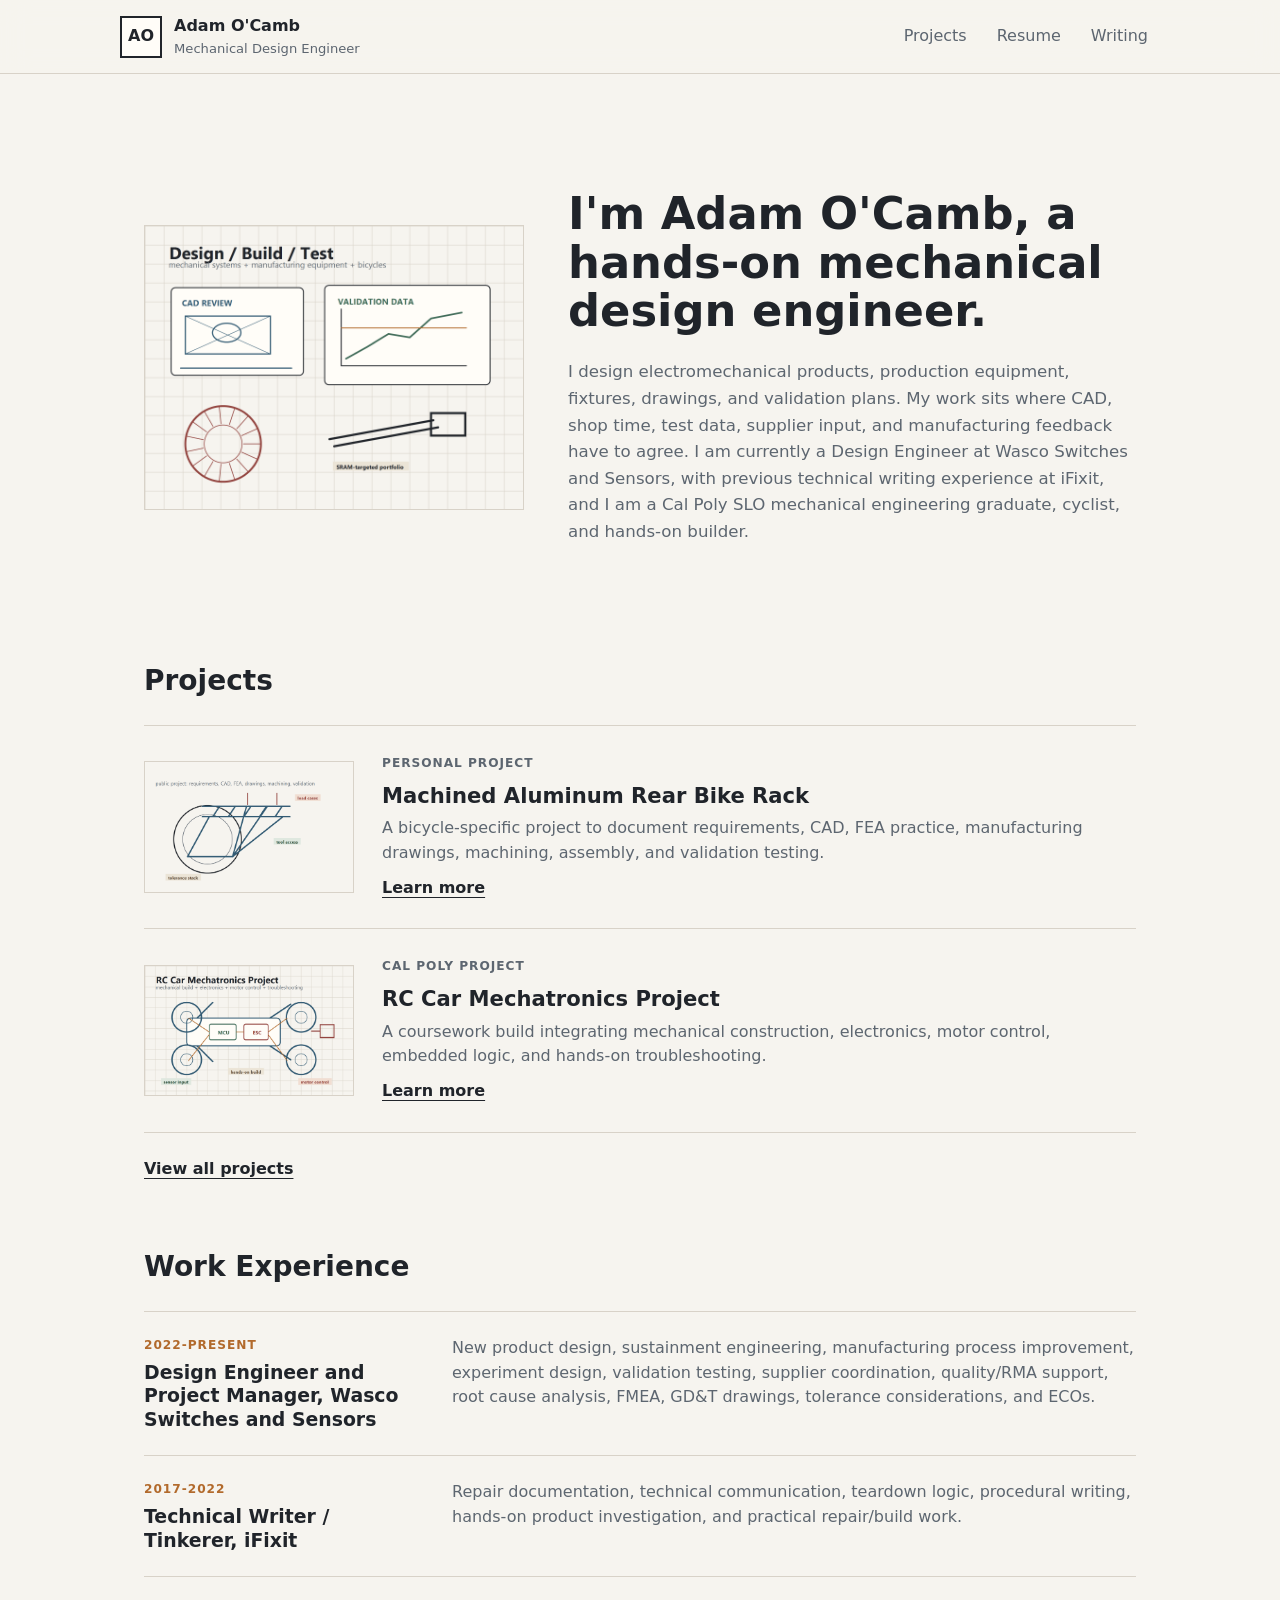
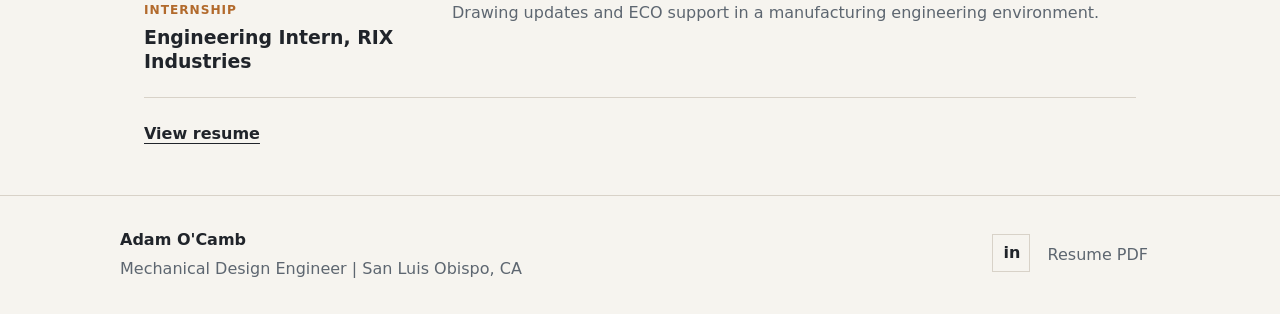
==== index.html @ 2bc60128 "Add RC car mechatronics project" ====
<!doctype html>
<html lang="en">
  <head>
    <meta charset="utf-8">
    <meta name="viewport" content="width=device-width, initial-scale=1">
    <meta name="description" content="Adam O'Camb's engineering portfolio, focused on product development, manufacturing, validation, and engineering projects.">
    <title>Adam O'Camb | Mechanical Design Engineer</title>
    <link rel="stylesheet" href="assets/site.css">
  </head>
  <body>
    <header class="site-header">
      <a class="brand" href="index.html" aria-label="Adam O'Camb Portfolio Home">
        <span class="brand-mark">AO</span>
        <span>
          <strong>Adam O'Camb</strong>
          <small>Mechanical Design Engineer</small>
        </span>
      </a>
      <nav class="site-nav" aria-label="Primary navigation">
        <a href="projects.html">Projects</a>
        <a href="resume.html">Resume</a>
        <a href="writing.html">Writing</a>
      </nav>
    </header>

    <main>
      <section class="home-intro">
        <figure class="profile-visual">
          <img src="assets/img/hero-workbench.png" alt="Adam O'Camb">
          <!-- <figcaption>Design, build, test, troubleshoot, document, manufacture.</figcaption> -->
        </figure>
        <div class="intro-copy">
          <h1>I'm Adam O'Camb, a hands-on mechanical design engineer.</h1>
          <p class="intro-summary">I design electromechanical products, production equipment, fixtures, drawings, and validation plans. My work sits where CAD, shop time, test data, supplier input, and manufacturing feedback have to agree. I am currently a Design Engineer at Wasco Switches and Sensors, with previous technical writing experience at iFixit, and I am a Cal Poly SLO mechanical engineering graduate, cyclist, and hands-on builder.</p>
        </div>
      </section>

      <section class="compact-section">
        <div class="section-heading">
          <!-- <p class="eyebrow">Selected projects</p> -->
          <h2>Projects</h2>
        </div>
        <div class="project-list">
          <article class="project-row">
            <img src="assets/img/bike-rack.png" alt="CAD-style concept image of an aluminum rear bicycle rack">
            <div>
              <p class="project-meta">Personal Project</p>
              <h3>Machined Aluminum Rear Bike Rack</h3>
              <p>A bicycle-specific project to document requirements, CAD, FEA practice, manufacturing drawings, machining, assembly, and validation testing.</p>
              <a class="text-link" href="projects/bike-rack.html">Learn more</a>
            </div>
          </article>
          <article class="project-row">
            <img src="assets/img/rc-car.png" alt="RC car mechatronics project diagram">
            <div>
              <p class="project-meta">Cal Poly Project</p>
              <h3>RC Car Mechatronics Project</h3>
              <p>A coursework build integrating mechanical construction, electronics, motor control, embedded logic, and hands-on troubleshooting.</p>
              <a class="text-link" href="projects/rc-car.html">Learn more</a>
            </div>
          </article>
        </div>
        <a class="section-link" href="projects.html">View all projects</a>
      </section>

      <section class="compact-section work-experience">
        <div class="section-heading">
          <h2>Work Experience</h2>
        </div>
        <div class="experience-list">
          <article class="experience-row">
            <div>
              <p class="project-meta">2022-present</p>
              <h3>Design Engineer and Project Manager, Wasco Switches and Sensors</h3>
            </div>
            <p>New product design, sustainment engineering, manufacturing process improvement, experiment design, validation testing, supplier coordination, quality/RMA support, root cause analysis, FMEA, GD&amp;T drawings, tolerance considerations, and ECOs.</p>
          </article>
          <article class="experience-row">
            <div>
              <p class="project-meta">2017-2022</p>
              <h3>Technical Writer / Tinkerer, iFixit</h3>
            </div>
            <p>Repair documentation, technical communication, teardown logic, procedural writing, hands-on product investigation, and practical repair/build work.</p>
          </article>
          <article class="experience-row">
            <div>
              <p class="project-meta">Internship</p>
              <h3>Engineering Intern, RIX Industries</h3>
            </div>
            <p>Drawing updates and ECO support in a manufacturing engineering environment.</p>
          </article>
        </div>
        <a class="section-link" href="resume.html">View resume</a>
      </section>
    </main>

    <footer class="site-footer">
      <div>
        <strong>Adam O'Camb</strong>
        <p>Mechanical Design Engineer | San Luis Obispo, CA</p>
      </div>
      <div class="footer-links">
        <a class="linkedin-icon" href="#" data-placeholder-link aria-label="LinkedIn"><span aria-hidden="true">in</span></a>
        <a href="#" data-placeholder-link>Resume PDF</a>
      </div>
    </footer>

    <script src="assets/site.js"></script>
  </body>
</html>
---- assets/site.css ----
:root {
  --bg: #f6f4ef;
  --paper: #fffdf8;
  --ink: #20242a;
  --muted: #5d6670;
  --line: #d8d2c8;
  --steel: #315a73;
  --green: #3f6b58;
  --ochre: #b26a2c;
  --red: #93443f;
  --shadow: 0 18px 45px rgba(31, 34, 38, 0.1);
  --max: 1040px;
}

* {
  box-sizing: border-box;
}

html {
  scroll-behavior: smooth;
}

body {
  margin: 0;
  background: var(--bg);
  color: var(--ink);
  font-family: Inter, ui-sans-serif, system-ui, -apple-system, BlinkMacSystemFont, "Segoe UI", sans-serif;
  font-size: 16px;
  line-height: 1.55;
}

img {
  display: block;
  max-width: 100%;
}

a {
  color: inherit;
}

.site-header {
  position: sticky;
  top: 0;
  z-index: 10;
  display: flex;
  align-items: center;
  justify-content: space-between;
  gap: 24px;
  padding: 14px max(24px, calc((100vw - var(--max)) / 2));
  background: rgba(246, 244, 239, 0.94);
  border-bottom: 1px solid var(--line);
  backdrop-filter: blur(14px);
}

.brand {
  display: inline-flex;
  align-items: center;
  gap: 12px;
  min-width: 235px;
  text-decoration: none;
}

.brand-mark {
  display: grid;
  width: 42px;
  height: 42px;
  place-items: center;
  border: 2px solid var(--ink);
  background: var(--paper);
  font-weight: 800;
}

.brand strong,
.brand small {
  display: block;
}

.brand small {
  color: var(--muted);
  font-size: 0.82rem;
}

.site-nav {
  display: flex;
  flex-wrap: wrap;
  justify-content: flex-end;
  gap: 6px;
}

.site-nav a,
.footer-links a,
.site-footer > a {
  border: 1px solid transparent;
  padding: 8px 11px;
  color: var(--muted);
  text-decoration: none;
}

.site-nav a:hover,
.site-nav a[aria-current="page"],
.footer-links a:hover,
.site-footer > a:hover {
  border-color: var(--line);
  background: var(--paper);
  color: var(--ink);
}

.home-intro {
  display: grid;
  grid-template-columns: minmax(280px, 380px) minmax(0, 1fr);
  gap: 44px;
  align-items: center;
  max-width: var(--max);
  margin: 0 auto;
  padding: 116px 24px 70px;
}

.intro-copy {
  max-width: 690px;
}

.intro-copy h1 {
  max-width: 720px;
  margin: 0;
  font-size: 2.8rem;
  line-height: 1.08;
  letter-spacing: 0;
}

.intro-summary {
  max-width: 670px;
  margin-top: 24px;
  margin-bottom: 0;
  color: var(--muted);
  font-size: 1.04rem;
  line-height: 1.6;
}

.intro-links {
  display: flex;
  flex-wrap: wrap;
  gap: 12px;
  margin-top: 28px;
}

.intro-links a,
.section-link,
.text-link {
  color: var(--ink);
  font-weight: 800;
  text-decoration-thickness: 1px;
  text-underline-offset: 4px;
}

.intro-links a {
  border-bottom: 2px solid var(--ink);
  padding-bottom: 3px;
  text-decoration: none;
}

.profile-visual {
  width: min(100%, 380px);
  justify-self: center;
  margin: 0;
}

.profile-visual img {
  width: 100%;
  aspect-ratio: 4 / 3;
  border: 1px solid var(--line);
  background: var(--paper);
  object-fit: cover;
}

.hero {
  display: grid;
  grid-template-columns: minmax(0, 1fr) minmax(360px, 0.88fr);
  gap: 44px;
  align-items: center;
  max-width: var(--max);
  min-height: calc(100vh - 72px);
  margin: 0 auto;
  padding: 64px 24px 52px;
}

.hero-copy h1,
.page-title h1,
.case-hero h1 {
  max-width: 840px;
  margin: 0;
  font-size: 3.05rem;
  line-height: 1.05;
  letter-spacing: 0;
}

.lede {
  max-width: 760px;
  color: #3d454e;
  font-size: 1.15rem;
}

.page-title h1 + .lede {
  margin-top: 24px;
}

.eyebrow {
  margin: 0 0 10px;
  color: var(--ochre);
  font-size: 0.78rem;
  font-weight: 800;
  letter-spacing: 0.08em;
  text-transform: uppercase;
}

.button-row {
  display: flex;
  flex-wrap: wrap;
  gap: 12px;
  margin-top: 28px;
}

.button {
  display: inline-flex;
  align-items: center;
  justify-content: center;
  min-height: 44px;
  padding: 10px 16px;
  border: 1px solid var(--ink);
  background: var(--paper);
  color: var(--ink);
  font-weight: 700;
  text-decoration: none;
}

.button.primary {
  background: var(--ink);
  color: var(--paper);
}

.hero-media {
  margin: 0;
}

.hero-media img,
.case-hero img,
.project-card img,
.wide-card img,
.gallery-item img {
  border: 1px solid var(--line);
  background: var(--paper);
  object-fit: cover;
}

.hero-media img {
  width: 100%;
  aspect-ratio: 4 / 3;
  box-shadow: var(--shadow);
}

figcaption {
  margin-top: 10px;
  color: var(--muted);
  font-size: 0.9rem;
}

.section,
.page-title,
.case-hero {
  max-width: var(--max);
  margin: 0 auto;
  padding: 72px 24px;
}

.band {
  max-width: none;
  padding-right: max(24px, calc((100vw - var(--max)) / 2));
  padding-left: max(24px, calc((100vw - var(--max)) / 2));
  border-top: 1px solid var(--line);
  border-bottom: 1px solid var(--line);
  background: #ece8df;
}

.section-heading {
  max-width: 760px;
  margin-bottom: 28px;
}

.compact-section {
  max-width: var(--max);
  margin: 0 auto;
  padding: 48px 24px;
}

.compact-title {
  padding-top: 92px;
  padding-bottom: 36px;
}

h2 {
  margin: 0 0 14px;
  font-size: 1.75rem;
  line-height: 1.18;
  letter-spacing: 0;
}

h3 {
  margin: 0 0 8px;
  font-size: 1.05rem;
  line-height: 1.25;
}

p {
  margin: 0 0 16px;
}

.evidence-grid,
.process-grid,
.project-grid,
.gallery-grid,
.two-card-grid {
  display: grid;
  gap: 18px;
}

.evidence-grid {
  grid-template-columns: repeat(4, minmax(0, 1fr));
}

.evidence-grid article,
.process-grid article,
.facts,
.checklist,
.gallery-item,
.timeline article {
  border: 1px solid var(--line);
  background: var(--paper);
  padding: 22px;
}

.evidence-grid article:nth-child(1) {
  border-top: 5px solid var(--steel);
}

.evidence-grid article:nth-child(2) {
  border-top: 5px solid var(--green);
}

.evidence-grid article:nth-child(3) {
  border-top: 5px solid var(--ochre);
}

.evidence-grid article:nth-child(4) {
  border-top: 5px solid var(--red);
}

.project-grid {
  grid-template-columns: repeat(4, minmax(0, 1fr));
}

.project-list {
  display: grid;
  gap: 0;
  border-top: 1px solid var(--line);
}

.project-row {
  display: grid;
  grid-template-columns: 210px minmax(0, 1fr);
  gap: 28px;
  align-items: center;
  padding: 28px 0;
  border-bottom: 1px solid var(--line);
}

.project-row img {
  width: 100%;
  aspect-ratio: 16 / 10;
  border: 1px solid var(--line);
  background: var(--paper);
  object-fit: cover;
}

.project-row h2,
.project-row h3 {
  margin: 0 0 7px;
  font-size: 1.32rem;
}

.project-row p {
  max-width: 720px;
  margin-bottom: 10px;
  color: var(--muted);
}

.work-experience {
  padding-top: 20px;
}

.experience-list {
  border-top: 1px solid var(--line);
}

.experience-row {
  display: grid;
  grid-template-columns: 280px minmax(0, 1fr);
  gap: 28px;
  padding: 24px 0;
  border-bottom: 1px solid var(--line);
}

.experience-row h3 {
  margin: 0;
  font-size: 1.18rem;
}

.experience-row p:last-child {
  max-width: 720px;
  margin-bottom: 0;
  color: var(--muted);
}

.project-meta {
  margin: 0 0 6px;
  color: var(--ochre);
  font-size: 0.76rem;
  font-weight: 800;
  letter-spacing: 0.08em;
  text-transform: uppercase;
}

.section-link {
  display: inline-block;
  margin-top: 24px;
}

.project-card a,
.wide-card {
  display: block;
  height: 100%;
  border: 1px solid var(--line);
  background: var(--paper);
  color: inherit;
  text-decoration: none;
  transition: transform 160ms ease, box-shadow 160ms ease;
}

.project-card a:hover,
.wide-card:hover {
  transform: translateY(-3px);
  box-shadow: var(--shadow);
}

.project-card img {
  width: 100%;
  aspect-ratio: 16 / 10;
}

.project-card h3,
.project-card p,
.project-card .tag {
  margin-right: 18px;
  margin-left: 18px;
}

.project-card h3 {
  margin-top: 12px;
}

.project-card p {
  color: var(--muted);
}

.tag {
  display: inline-flex;
  align-items: center;
  min-height: 24px;
  margin-top: 16px;
  padding: 3px 8px;
  background: #ebe4d6;
  color: #5a4634;
  font-size: 0.76rem;
  font-weight: 800;
  text-transform: uppercase;
}

.tag.public {
  background: #dfe8df;
  color: #284b37;
}

.split {
  display: grid;
  grid-template-columns: minmax(0, 0.9fr) minmax(320px, 1fr);
  gap: 40px;
  align-items: start;
}

.plain-list {
  margin: 0;
  padding-left: 20px;
}

.plain-list li {
  margin-bottom: 10px;
}

.resume-grid {
  display: grid;
  grid-template-columns: minmax(0, 1.1fr) minmax(0, 0.9fr);
  gap: 48px;
  border-top: 1px solid var(--line);
}

.resume-grid article {
  min-width: 0;
}

.resume-grid h3 {
  margin-top: 28px;
}

.resume-grid h3:first-of-type {
  margin-top: 0;
}

.checklist ul,
.case-content ul {
  margin: 0;
  padding-left: 20px;
}

.checklist li,
.case-content li {
  margin-bottom: 10px;
}

.two-card-grid {
  grid-template-columns: repeat(2, minmax(0, 1fr));
}

.wide-card {
  display: grid;
  grid-template-columns: 190px minmax(0, 1fr);
  gap: 20px;
  align-items: center;
  padding: 16px;
}

.wide-card img {
  width: 100%;
  aspect-ratio: 4 / 3;
}

.site-footer {
  display: flex;
  align-items: center;
  justify-content: space-between;
  gap: 24px;
  padding: 32px max(24px, calc((100vw - var(--max)) / 2));
  border-top: 1px solid var(--line);
}

.site-footer p {
  margin: 4px 0 0;
  color: var(--muted);
}

.footer-links {
  display: flex;
  flex-wrap: wrap;
  justify-content: flex-end;
  gap: 6px;
}

.footer-links .linkedin-icon {
  display: inline-grid;
  width: 38px;
  min-width: 38px;
  height: 38px;
  place-items: center;
  border: 1px solid var(--line);
  color: var(--ink);
  font-weight: 900;
  line-height: 1;
}

.case-hero {
  display: grid;
  grid-template-columns: minmax(0, 1fr) minmax(340px, 0.78fr);
  gap: 42px;
  align-items: center;
  border-bottom: 1px solid var(--line);
}

.case-hero img {
  width: 100%;
  aspect-ratio: 16 / 11;
  box-shadow: var(--shadow);
}

.breadcrumb {
  display: inline-block;
  margin-bottom: 20px;
  color: var(--steel);
  font-weight: 800;
  text-decoration: none;
}

.case-layout {
  display: grid;
  grid-template-columns: 320px minmax(0, 1fr);
  gap: 44px;
  align-items: start;
}

.facts {
  position: sticky;
  top: 92px;
}

.facts h2 {
  font-size: 1.25rem;
}

dl {
  margin: 0;
}

dt {
  margin-top: 18px;
  color: var(--muted);
  font-size: 0.78rem;
  font-weight: 800;
  letter-spacing: 0.08em;
  text-transform: uppercase;
}

dd {
  margin: 4px 0 0;
}

.case-content {
  max-width: 760px;
}

.case-content h2 {
  margin-top: 32px;
}

.case-content h2:first-child {
  margin-top: 0;
}

.process-grid {
  grid-template-columns: repeat(2, minmax(0, 1fr));
  margin: 24px 0 8px;
}

.timeline {
  display: grid;
  gap: 14px;
  margin: 24px 0 8px;
}

.timeline article {
  display: grid;
  grid-template-columns: 54px minmax(0, 1fr);
  gap: 16px;
}

.timeline span {
  display: grid;
  width: 42px;
  height: 42px;
  place-items: center;
  background: var(--steel);
  color: #fff;
  font-weight: 800;
}

.timeline h3,
.timeline p {
  grid-column: 2;
}

.table-wrap {
  overflow-x: auto;
  border: 1px solid var(--line);
  background: var(--paper);
}

table {
  width: 100%;
  min-width: 650px;
  border-collapse: collapse;
}

th,
td {
  padding: 14px 16px;
  border-bottom: 1px solid var(--line);
  text-align: left;
  vertical-align: top;
}

th {
  background: #ebe8df;
  color: #3f454c;
  font-size: 0.84rem;
  text-transform: uppercase;
}

.gallery-grid {
  grid-template-columns: repeat(4, minmax(0, 1fr));
}

.gallery-item img {
  width: 100%;
  aspect-ratio: 4 / 3;
  margin-bottom: 16px;
}

.gallery-item span {
  display: block;
  margin-top: 14px;
  color: var(--steel);
  font-size: 0.9rem;
  font-weight: 800;
}

@media (max-width: 980px) {
  .home-intro,
  .resume-grid,
  .hero,
  .case-hero,
  .case-layout,
  .split {
    grid-template-columns: 1fr;
  }

  .home-intro {
    gap: 36px;
    padding-top: 72px;
  }

  .profile-visual {
    width: min(100%, 420px);
  }

  .hero {
    min-height: auto;
  }

  .evidence-grid,
  .project-grid,
  .gallery-grid {
    grid-template-columns: repeat(2, minmax(0, 1fr));
  }

  .facts {
    position: static;
  }
}

@media (max-width: 720px) {
  .site-header,
  .site-footer {
    align-items: flex-start;
    flex-direction: column;
  }

  .site-nav,
  .footer-links {
    justify-content: flex-start;
  }

  .home-intro {
    padding-top: 48px;
    padding-bottom: 36px;
  }

  .intro-copy h1 {
    font-size: 2.15rem;
    line-height: 1.08;
  }

  .hero,
  .section,
  .page-title,
  .case-hero {
    padding-top: 44px;
    padding-bottom: 44px;
  }

  .hero-copy h1,
  .page-title h1,
  .case-hero h1 {
    font-size: 2.18rem;
    line-height: 1.08;
  }

  .evidence-grid,
  .project-grid,
  .gallery-grid,
  .two-card-grid,
  .process-grid {
    grid-template-columns: 1fr;
  }

  .wide-card {
    grid-template-columns: 1fr;
  }

  .project-row {
    grid-template-columns: 1fr;
    gap: 16px;
  }

  .experience-row {
    grid-template-columns: 1fr;
    gap: 10px;
  }

  .project-row img {
    max-width: 360px;
  }
}

@media (max-width: 430px) {
  body {
    font-size: 15px;
  }

  .brand {
    min-width: 0;
  }

  .brand-mark {
    width: 38px;
    height: 38px;
  }

  .site-nav a,
  .footer-links a,
  .site-footer > a {
    padding: 7px 9px;
  }
}
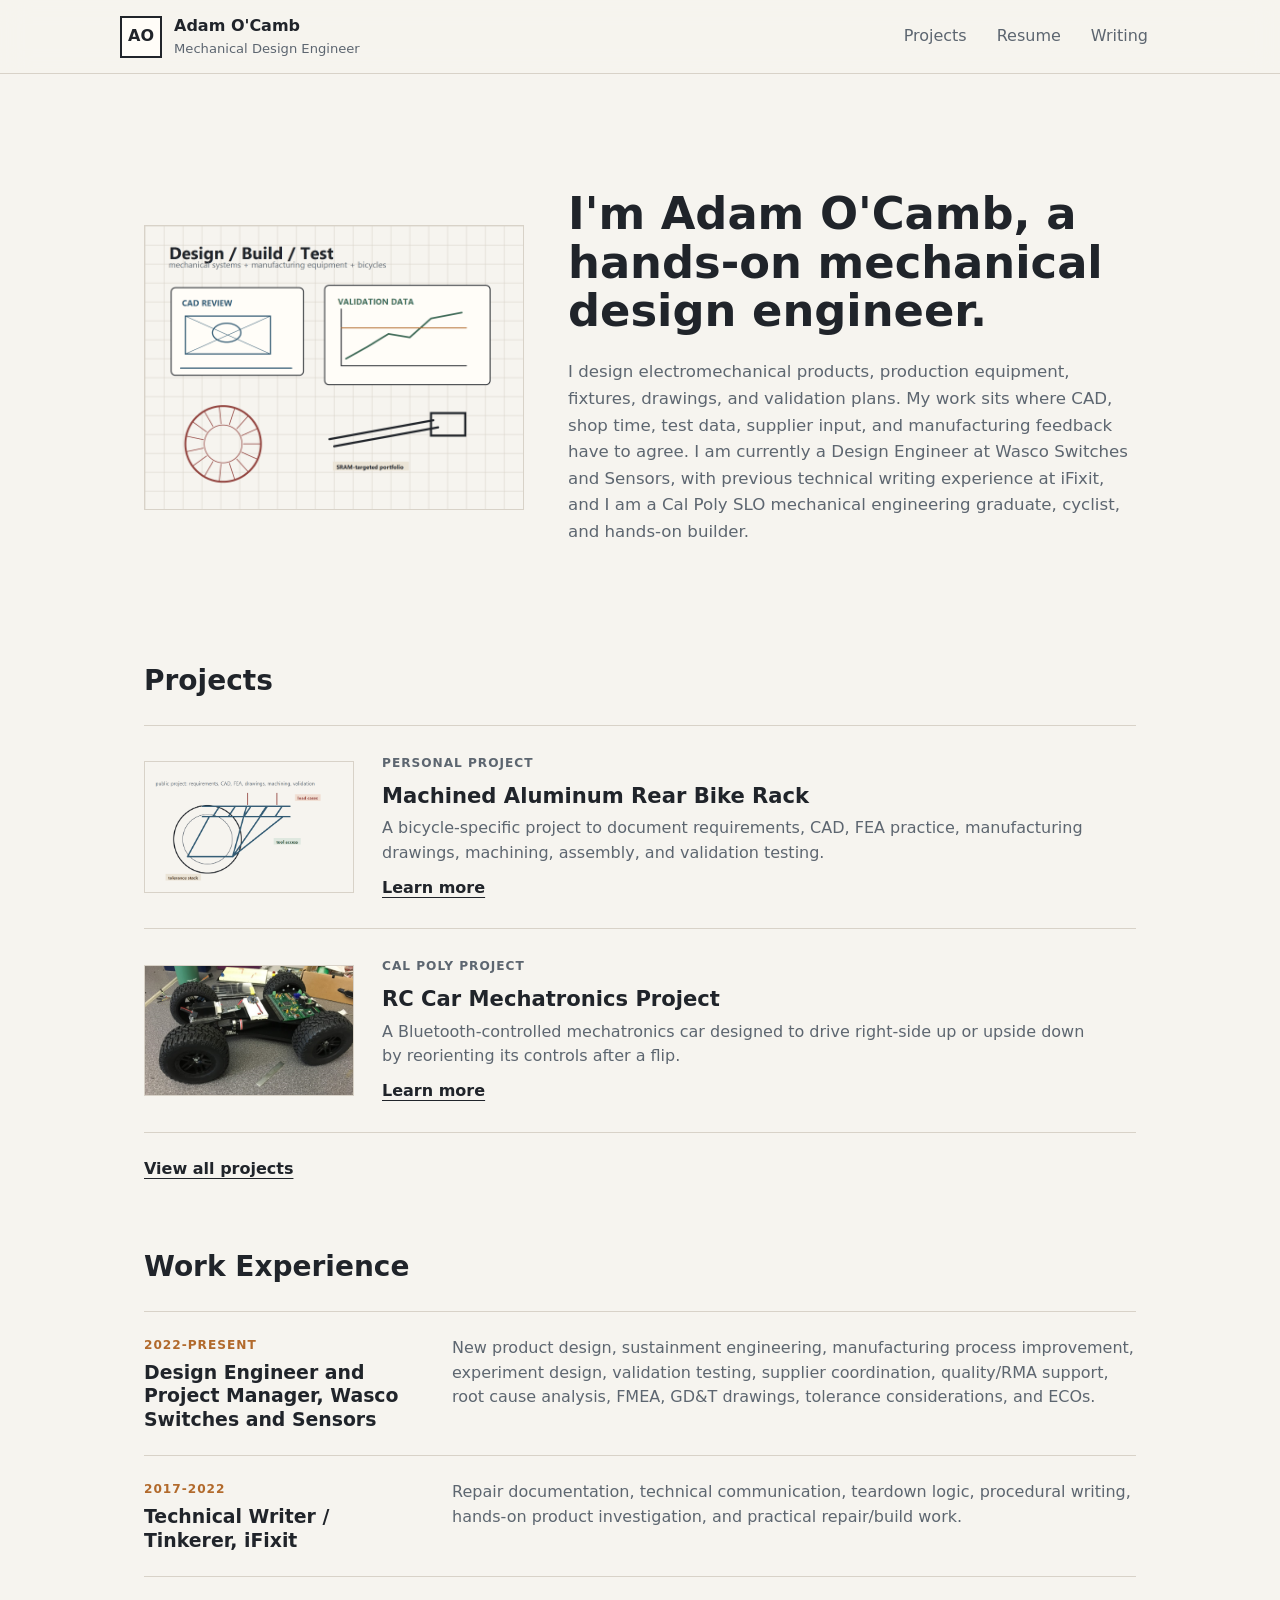
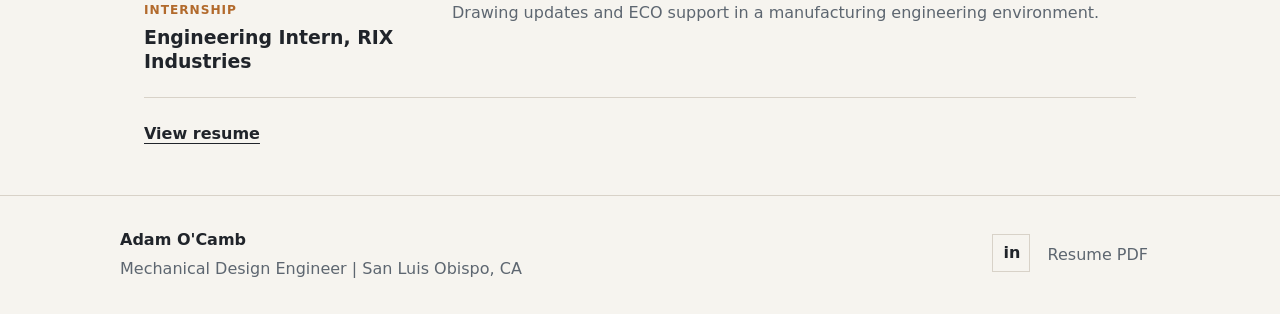
==== commit 76adff14: "update projects and formatting" ====
--- a/index.html
+++ b/index.html
@@ -51,11 +51,11 @@
             </div>
           </article>
           <article class="project-row">
-            <img src="assets/img/rc-car.png" alt="RC car mechatronics project diagram">
+            <img src="assets/img/rc-car-photo.jpg" alt="Bluetooth RC car mechatronics project">
             <div>
               <p class="project-meta">Cal Poly Project</p>
               <h3>RC Car Mechatronics Project</h3>
-              <p>A coursework build integrating mechanical construction, electronics, motor control, embedded logic, and hands-on troubleshooting.</p>
+              <p>A Bluetooth-controlled mechatronics car designed to drive right-side up or upside down by reorienting its controls after a flip.</p>
               <a class="text-link" href="projects/rc-car.html">Learn more</a>
             </div>
           </article>
@@ -100,8 +100,8 @@
         <p>Mechanical Design Engineer | San Luis Obispo, CA</p>
       </div>
       <div class="footer-links">
-        <a class="linkedin-icon" href="#" data-placeholder-link aria-label="LinkedIn"><span aria-hidden="true">in</span></a>
-        <a href="#" data-placeholder-link>Resume PDF</a>
+        <a class="linkedin-icon" href="https://www.linkedin.com/in/adamocamb" aria-label="LinkedIn"><span aria-hidden="true">in</span></a>
+        <a href="assets/OCamb_Resume.pdf">Resume PDF</a>
       </div>
     </footer>
 
--- a/assets/site.css
+++ b/assets/site.css
@@ -203,6 +203,10 @@
   margin-top: 24px;
 }
 
+.case-hero h1 + .lede {
+  margin-top: 24px;
+}
+
 .eyebrow {
   margin: 0 0 10px;
   color: var(--ochre);
@@ -428,6 +432,57 @@
   text-transform: uppercase;
 }
 
+.sample-list {
+  border-top: 1px solid var(--line);
+}
+
+.sample-row {
+  display: grid;
+  grid-template-columns: minmax(220px, 0.42fr) minmax(0, 1fr);
+  gap: 28px;
+  padding: 22px 0;
+  border-bottom: 1px solid var(--line);
+}
+
+.sample-row h3 {
+  margin: 0;
+  font-size: 1.05rem;
+}
+
+.sample-row h3 a {
+  color: var(--ink);
+  text-decoration-thickness: 1px;
+  text-underline-offset: 4px;
+}
+
+.sample-row p {
+  margin: 0;
+  color: var(--muted);
+}
+
+.media-grid {
+  display: grid;
+  grid-template-columns: repeat(2, minmax(0, 1fr));
+  gap: 18px;
+  margin-top: 20px;
+}
+
+.media-grid figure {
+  margin: 0;
+}
+
+.media-grid img {
+  width: 100%;
+  aspect-ratio: 16 / 10;
+  border: 1px solid var(--line);
+  background: var(--paper);
+  object-fit: cover;
+}
+
+.media-grid figure:first-child {
+  grid-column: 1 / -1;
+}
+
 .section-link {
   display: inline-block;
   margin-top: 24px;
@@ -598,6 +653,15 @@
   box-shadow: var(--shadow);
 }
 
+.case-hero img.photo-contain,
+.media-grid img.photo-contain {
+  object-fit: contain;
+}
+
+.solar-media figure:first-child {
+  grid-column: 1 / -1;
+}
+
 .breadcrumb {
   display: inline-block;
   margin-bottom: 20px;
@@ -821,6 +885,19 @@
     gap: 10px;
   }
 
+  .sample-row {
+    grid-template-columns: 1fr;
+    gap: 8px;
+  }
+
+  .media-grid {
+    grid-template-columns: 1fr;
+  }
+
+  .media-grid figure:first-child {
+    grid-column: auto;
+  }
+
   .project-row img {
     max-width: 360px;
   }
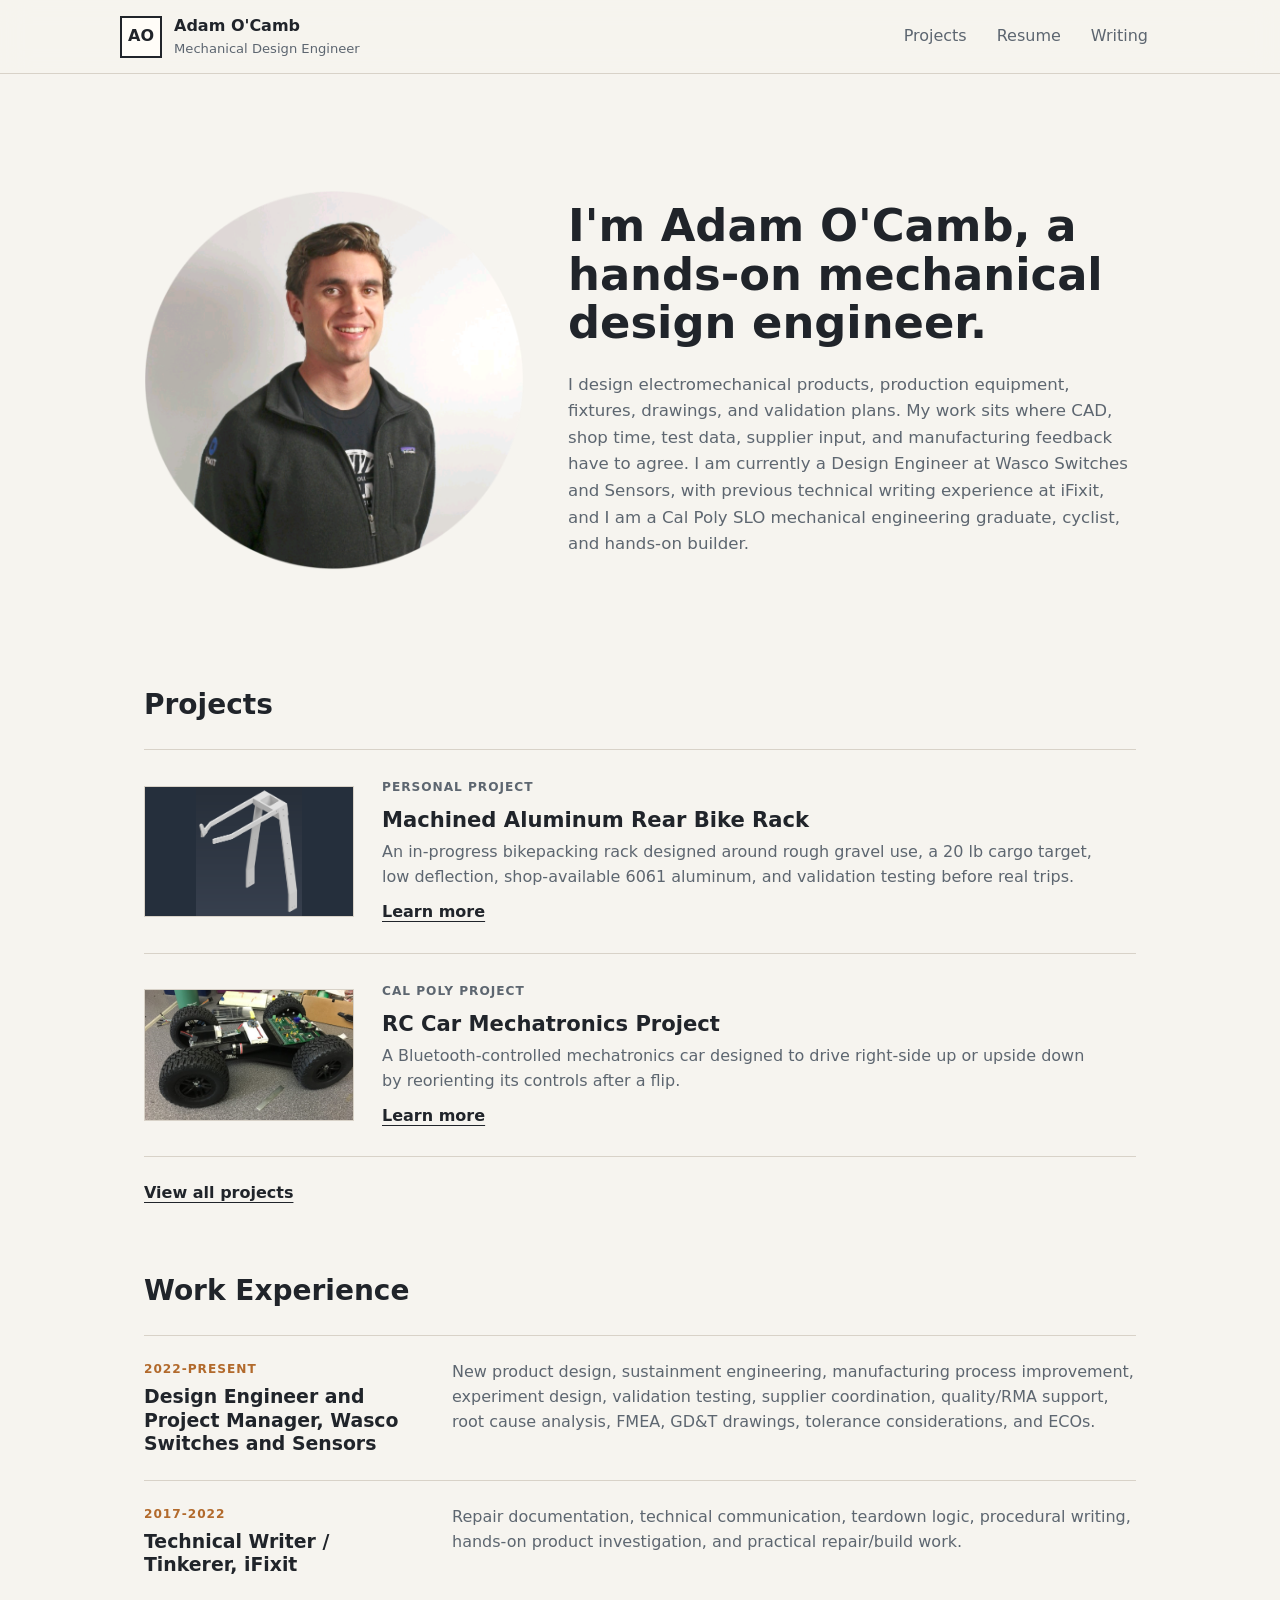
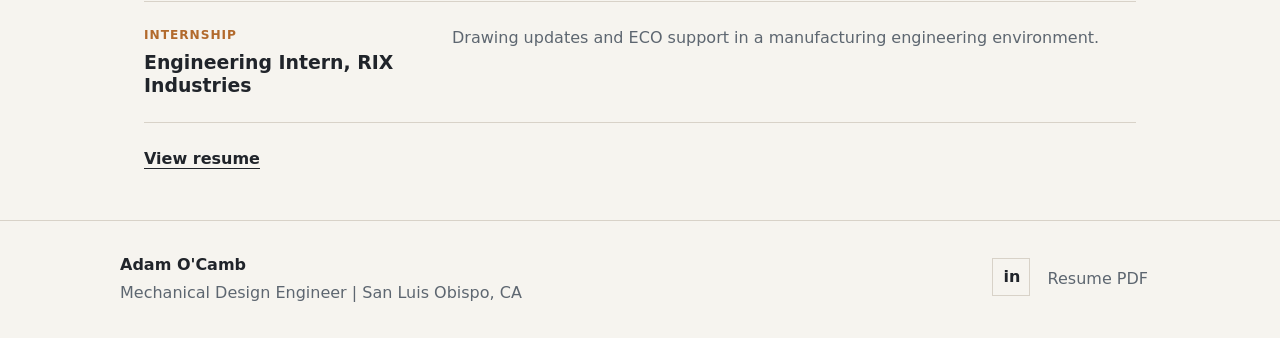
==== commit 9978d18d: "Update portfolio project content and imagery" ====
--- a/index.html
+++ b/index.html
@@ -26,7 +26,7 @@
     <main>
       <section class="home-intro">
         <figure class="profile-visual">
-          <img src="assets/img/hero-workbench.png" alt="Adam O'Camb">
+          <img class="profile-photo" src="assets/img/adam-hero-photo.png" alt="Adam O'Camb">
           <!-- <figcaption>Design, build, test, troubleshoot, document, manufacture.</figcaption> -->
         </figure>
         <div class="intro-copy">
@@ -42,11 +42,11 @@
         </div>
         <div class="project-list">
           <article class="project-row">
-            <img src="assets/img/bike-rack.png" alt="CAD-style concept image of an aluminum rear bicycle rack">
+            <img class="rack-render" src="assets/img/bike-rack.png" alt="CAD render of an aluminum rear bicycle rack">
             <div>
               <p class="project-meta">Personal Project</p>
               <h3>Machined Aluminum Rear Bike Rack</h3>
-              <p>A bicycle-specific project to document requirements, CAD, FEA practice, manufacturing drawings, machining, assembly, and validation testing.</p>
+              <p>An in-progress bikepacking rack designed around rough gravel use, a 20 lb cargo target, low deflection, shop-available 6061 aluminum, and validation testing before real trips.</p>
               <a class="text-link" href="projects/bike-rack.html">Learn more</a>
             </div>
           </article>
--- a/assets/site.css
+++ b/assets/site.css
@@ -172,6 +172,13 @@
   object-fit: cover;
 }
 
+.profile-visual img.profile-photo {
+  aspect-ratio: 1 / 1;
+  border: 0;
+  background: transparent;
+  object-fit: contain;
+}
+
 .hero {
   display: grid;
   grid-template-columns: minmax(0, 1fr) minmax(360px, 0.88fr);
@@ -658,6 +665,12 @@
   object-fit: contain;
 }
 
+.case-hero img.rack-render,
+.project-row img.rack-render {
+  background: #252f3c;
+  object-fit: contain;
+}
+
 .solar-media figure:first-child {
   grid-column: 1 / -1;
 }
@@ -705,6 +718,7 @@
 
 .case-content {
   max-width: 760px;
+  min-width: 0;
 }
 
 .case-content h2 {
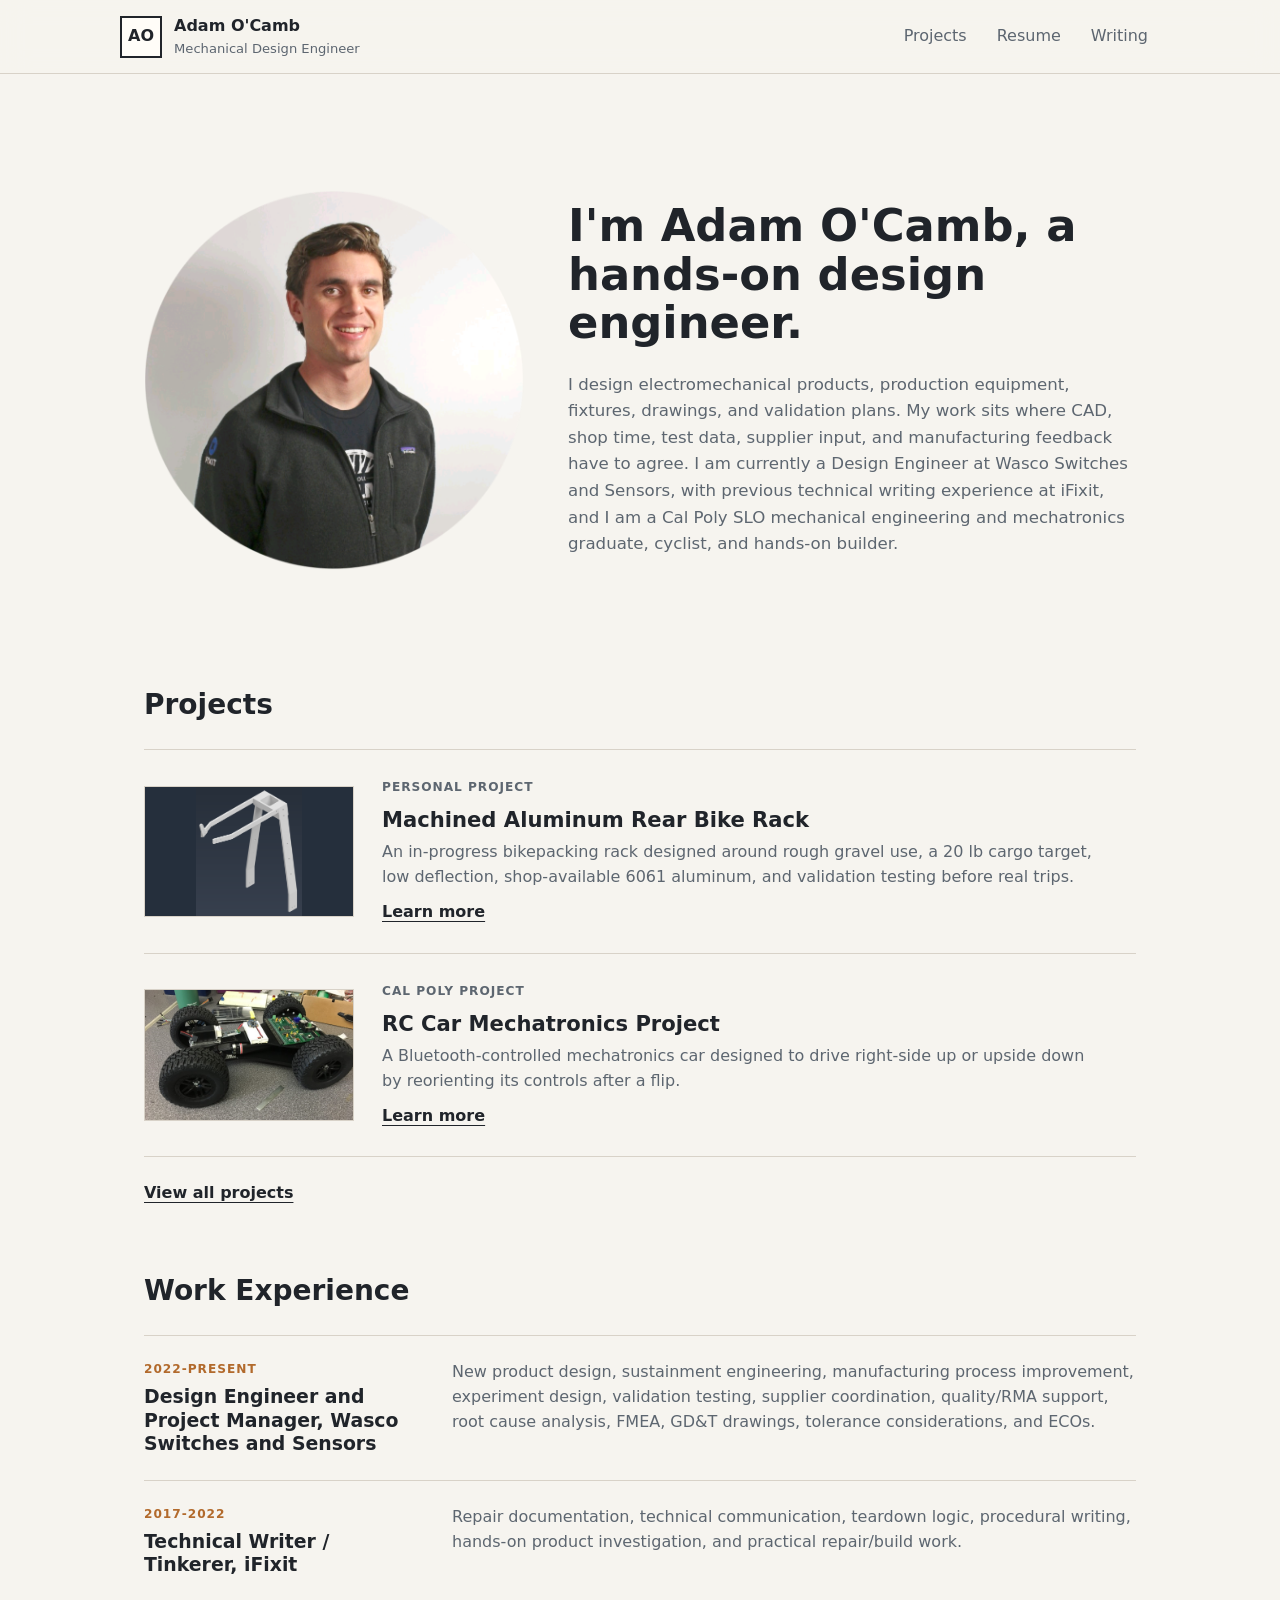
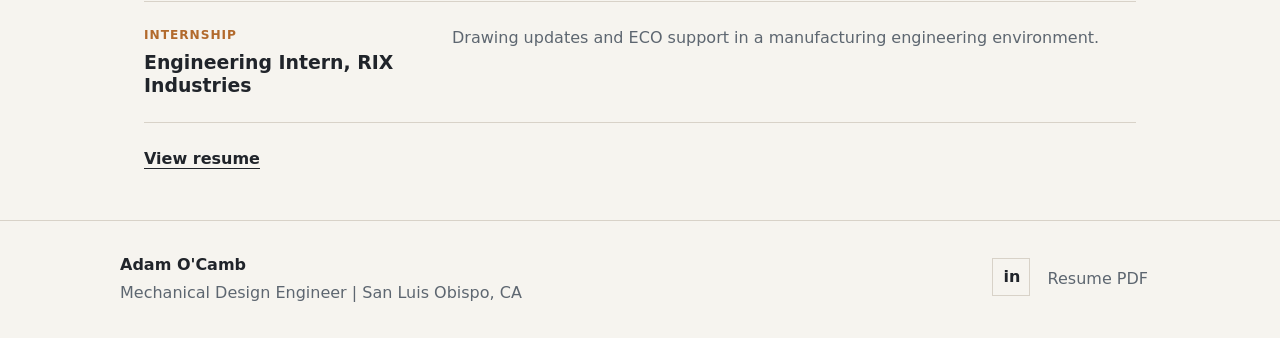
==== commit 84cdaa63: "Revise introduction text in index.html Updated the introduction to reflect a broader engineering bac" ====
--- a/index.html
+++ b/index.html
@@ -30,8 +30,8 @@
           <!-- <figcaption>Design, build, test, troubleshoot, document, manufacture.</figcaption> -->
         </figure>
         <div class="intro-copy">
-          <h1>I'm Adam O'Camb, a hands-on mechanical design engineer.</h1>
-          <p class="intro-summary">I design electromechanical products, production equipment, fixtures, drawings, and validation plans. My work sits where CAD, shop time, test data, supplier input, and manufacturing feedback have to agree. I am currently a Design Engineer at Wasco Switches and Sensors, with previous technical writing experience at iFixit, and I am a Cal Poly SLO mechanical engineering graduate, cyclist, and hands-on builder.</p>
+          <h1>I'm Adam O'Camb, a hands-on design engineer.</h1>
+          <p class="intro-summary">I design electromechanical products, production equipment, fixtures, drawings, and validation plans. My work sits where CAD, shop time, test data, supplier input, and manufacturing feedback have to agree. I am currently a Design Engineer at Wasco Switches and Sensors, with previous technical writing experience at iFixit, and I am a Cal Poly SLO mechanical engineering and mechatronics graduate, cyclist, and hands-on builder.</p>
         </div>
       </section>
 
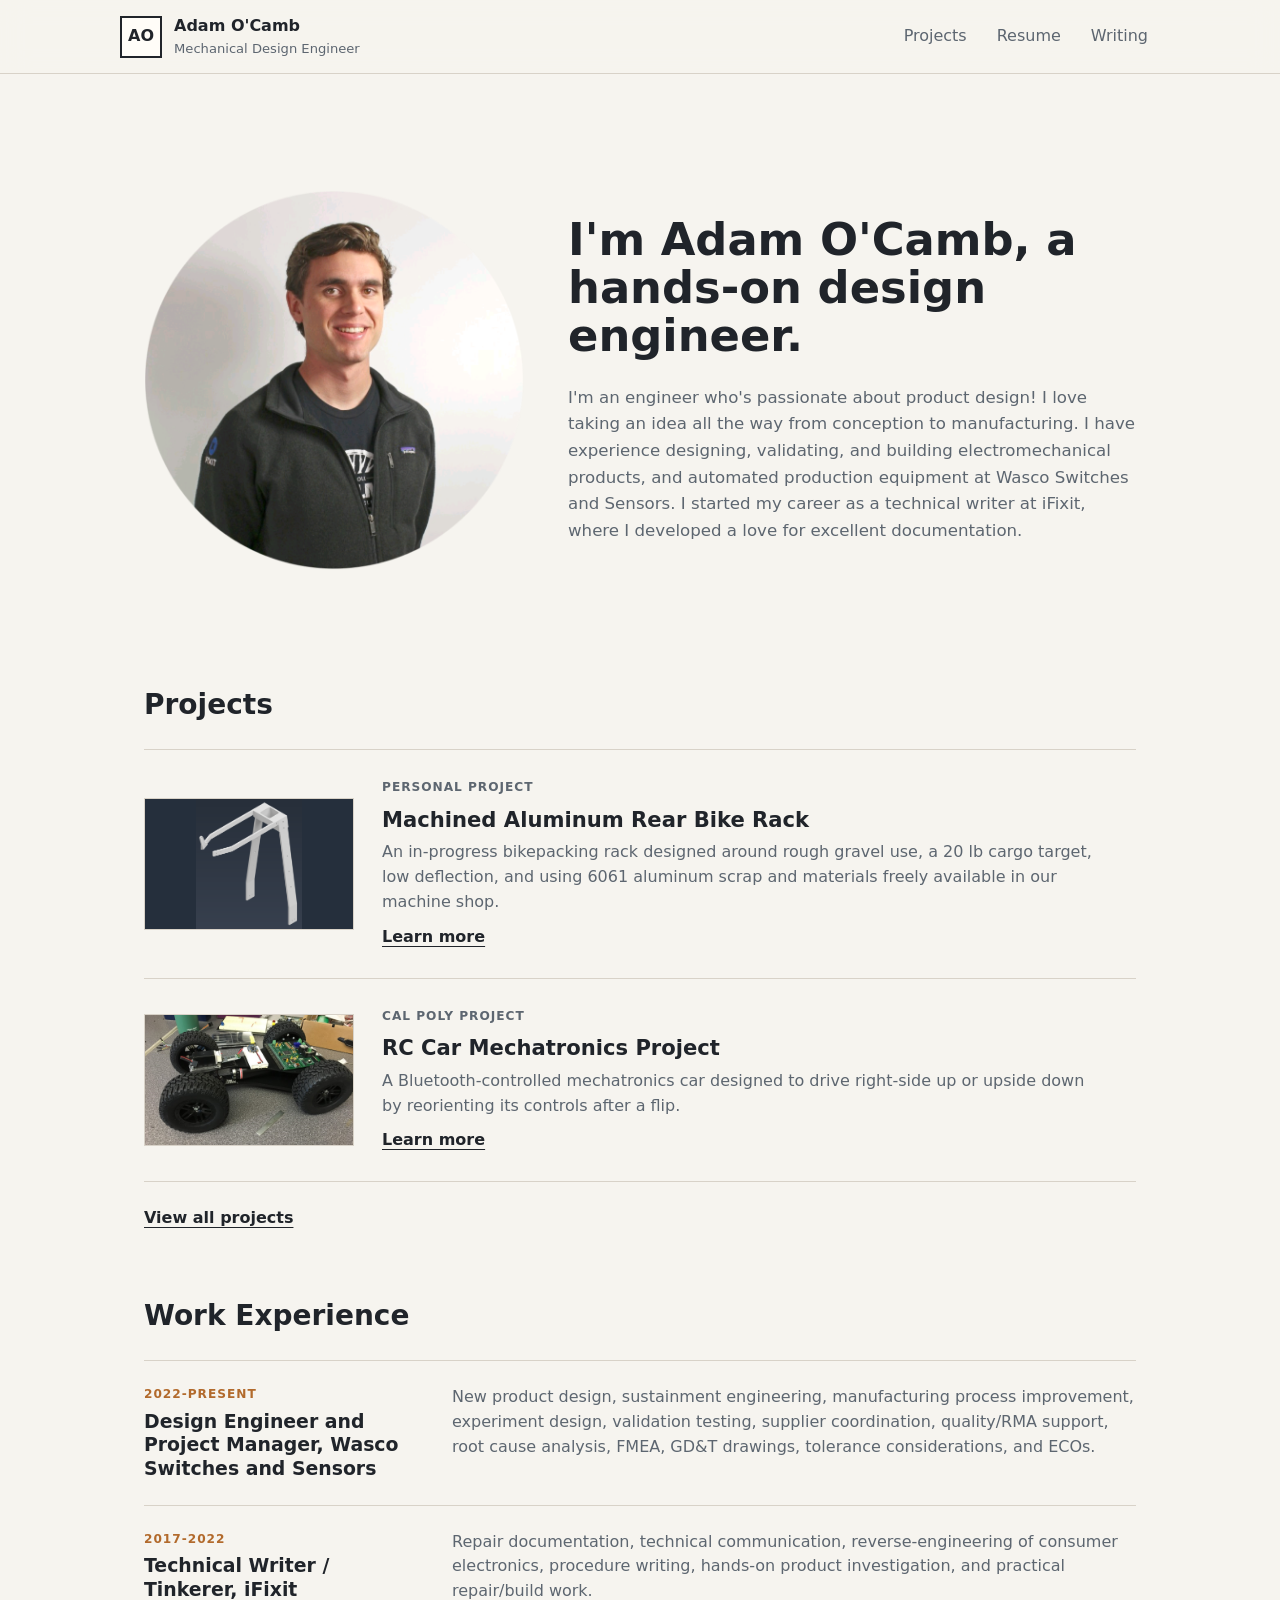
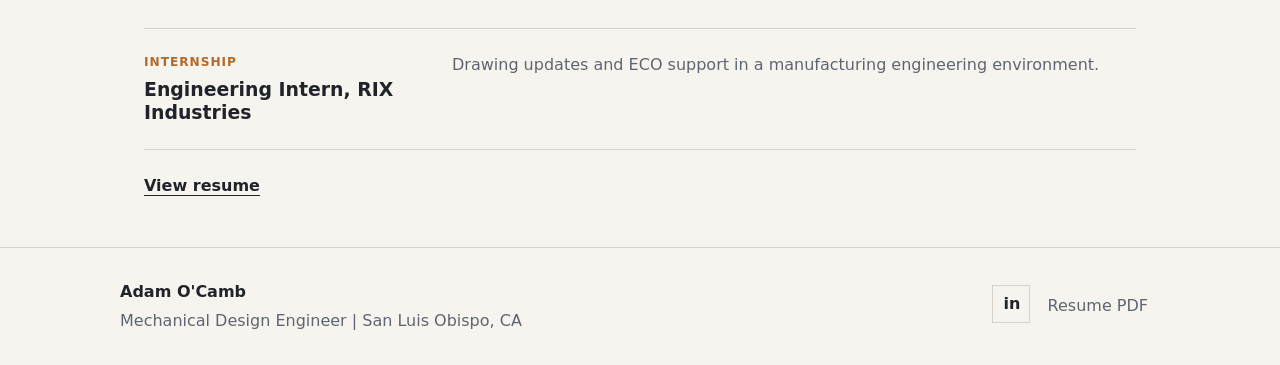
==== commit 1e44bc65: "Revise portfolio description and project details Updated the description meta tag and modified sever" ====
--- a/index.html
+++ b/index.html
@@ -3,7 +3,7 @@
   <head>
     <meta charset="utf-8">
     <meta name="viewport" content="width=device-width, initial-scale=1">
-    <meta name="description" content="Adam O'Camb's engineering portfolio, focused on product development, manufacturing, validation, and engineering projects.">
+    <meta name="description" content="Adam O'Camb's engineering portfolio, focused on product development, validation, and manufacturing.">
     <title>Adam O'Camb | Mechanical Design Engineer</title>
     <link rel="stylesheet" href="assets/site.css">
   </head>
@@ -31,7 +31,7 @@
         </figure>
         <div class="intro-copy">
           <h1>I'm Adam O'Camb, a hands-on design engineer.</h1>
-          <p class="intro-summary">I design electromechanical products, production equipment, fixtures, drawings, and validation plans. My work sits where CAD, shop time, test data, supplier input, and manufacturing feedback have to agree. I am currently a Design Engineer at Wasco Switches and Sensors, with previous technical writing experience at iFixit, and I am a Cal Poly SLO mechanical engineering and mechatronics graduate, cyclist, and hands-on builder.</p>
+          <p class="intro-summary">I'm an engineer who's passionate about product design! I love taking an idea all the way from conception to manufacturing. I have experience designing, validating, and building electromechanical products, and automated production equipment at Wasco Switches and Sensors. I started my career as a technical writer at iFixit, where I developed a love for excellent documentation.</p>
         </div>
       </section>
 
@@ -46,7 +46,7 @@
             <div>
               <p class="project-meta">Personal Project</p>
               <h3>Machined Aluminum Rear Bike Rack</h3>
-              <p>An in-progress bikepacking rack designed around rough gravel use, a 20 lb cargo target, low deflection, shop-available 6061 aluminum, and validation testing before real trips.</p>
+              <p>An in-progress bikepacking rack designed around rough gravel use, a 20 lb cargo target, low deflection, and using 6061 aluminum scrap and materials freely available in our machine shop.</p>
               <a class="text-link" href="projects/bike-rack.html">Learn more</a>
             </div>
           </article>
@@ -80,7 +80,7 @@
               <p class="project-meta">2017-2022</p>
               <h3>Technical Writer / Tinkerer, iFixit</h3>
             </div>
-            <p>Repair documentation, technical communication, teardown logic, procedural writing, hands-on product investigation, and practical repair/build work.</p>
+            <p>Repair documentation, technical communication, reverse-engineering of consumer electronics, procedure writing, hands-on product investigation, and practical repair/build work.</p>
           </article>
           <article class="experience-row">
             <div>
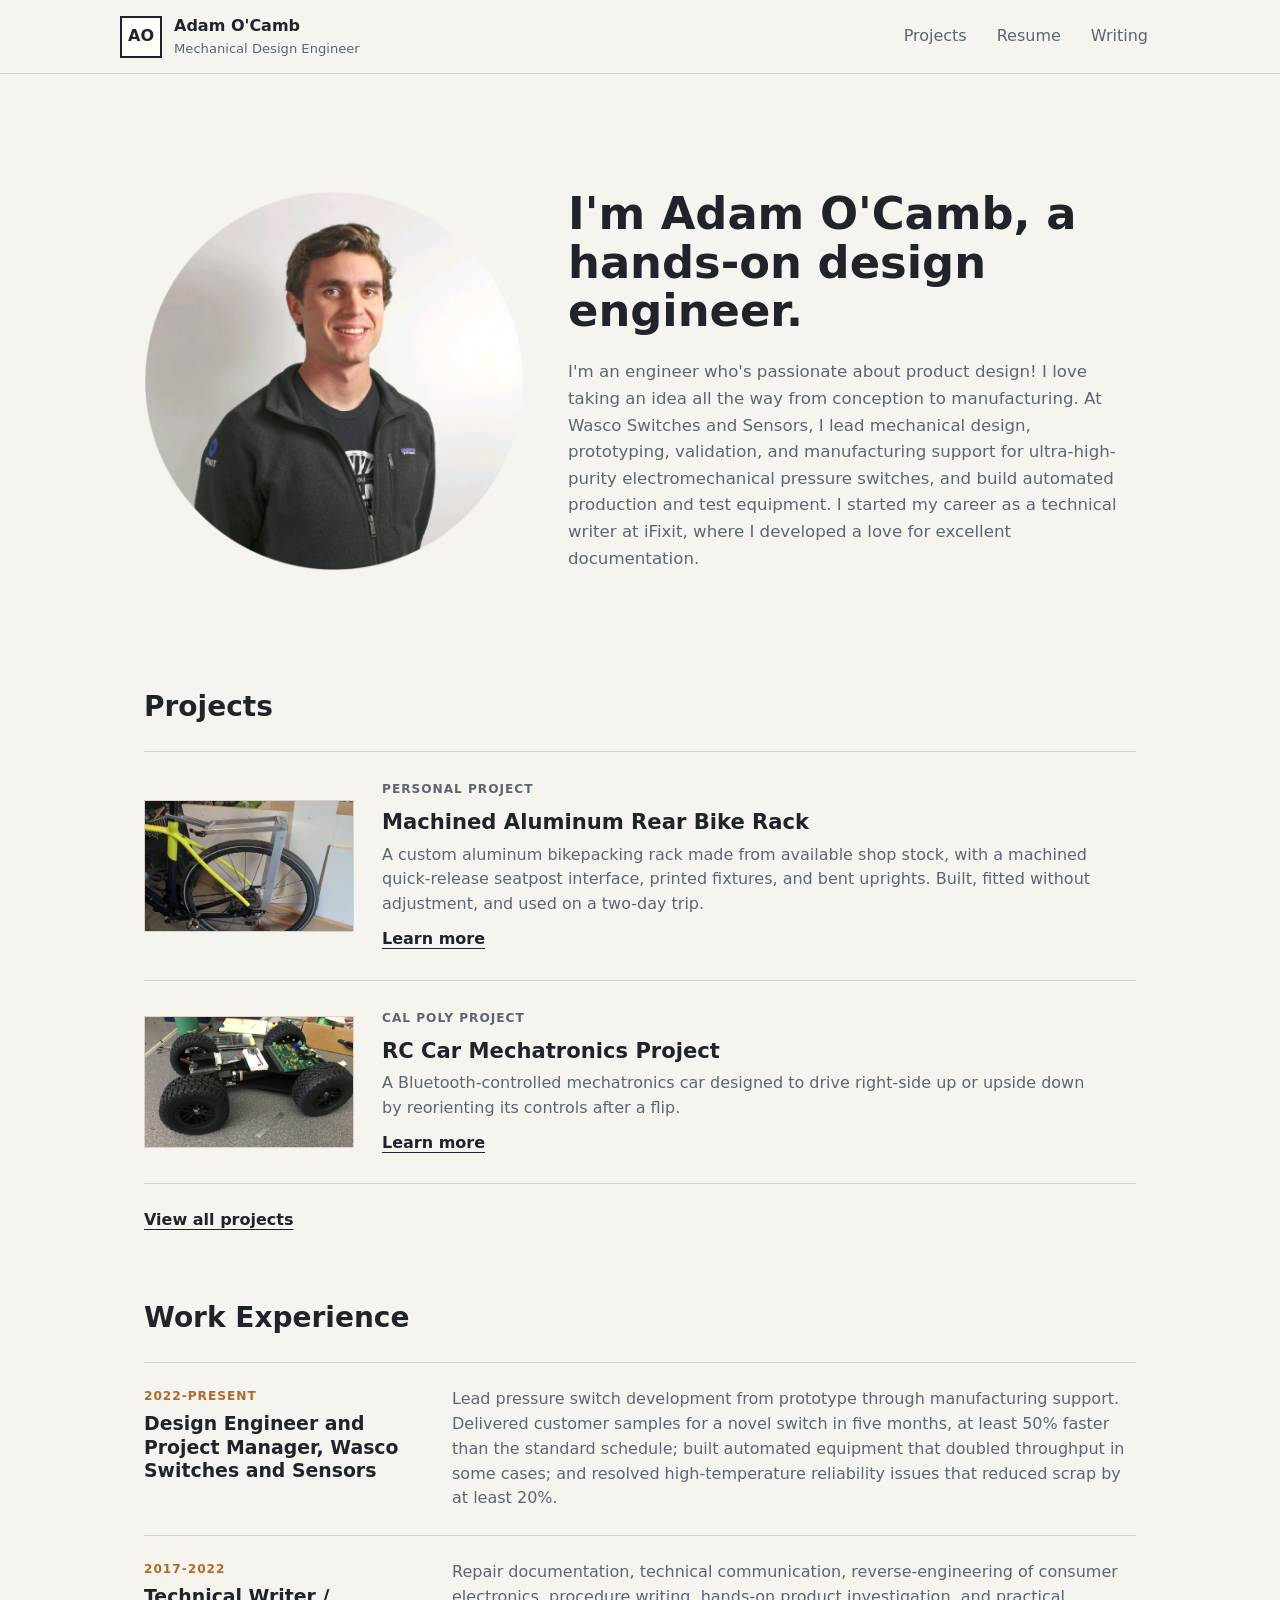
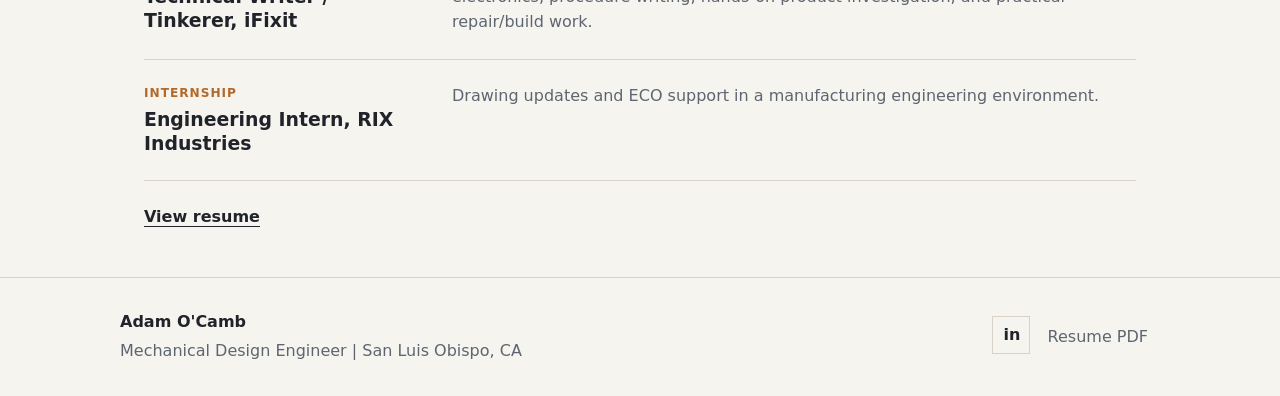
==== commit 20d5160c: "Update resume and completed bikepacking rack project" ====
--- a/index.html
+++ b/index.html
@@ -31,7 +31,7 @@
         </figure>
         <div class="intro-copy">
           <h1>I'm Adam O'Camb, a hands-on design engineer.</h1>
-          <p class="intro-summary">I'm an engineer who's passionate about product design! I love taking an idea all the way from conception to manufacturing. I have experience designing, validating, and building electromechanical products, and automated production equipment at Wasco Switches and Sensors. I started my career as a technical writer at iFixit, where I developed a love for excellent documentation.</p>
+          <p class="intro-summary">I'm an engineer who's passionate about product design! I love taking an idea all the way from conception to manufacturing. At Wasco Switches and Sensors, I lead mechanical design, prototyping, validation, and manufacturing support for ultra-high-purity electromechanical pressure switches, and build automated production and test equipment. I started my career as a technical writer at iFixit, where I developed a love for excellent documentation.</p>
         </div>
       </section>
 
@@ -42,11 +42,11 @@
         </div>
         <div class="project-list">
           <article class="project-row">
-            <img class="rack-render" src="assets/img/bike-rack.png" alt="CAD render of an aluminum rear bicycle rack">
+            <img src="assets/img/bike-rack-finished.jpg" alt="Finished machined aluminum bikepacking rack mounted on my bike" width="4032" height="3024" loading="lazy">
             <div>
               <p class="project-meta">Personal Project</p>
               <h3>Machined Aluminum Rear Bike Rack</h3>
-              <p>An in-progress bikepacking rack designed around rough gravel use, a 20 lb cargo target, low deflection, and using 6061 aluminum scrap and materials freely available in our machine shop.</p>
+              <p>A custom aluminum bikepacking rack made from available shop stock, with a machined quick-release seatpost interface, printed fixtures, and bent uprights. Built, fitted without adjustment, and used on a two-day trip.</p>
               <a class="text-link" href="projects/bike-rack.html">Learn more</a>
             </div>
           </article>
@@ -73,7 +73,7 @@
               <p class="project-meta">2022-present</p>
               <h3>Design Engineer and Project Manager, Wasco Switches and Sensors</h3>
             </div>
-            <p>New product design, sustainment engineering, manufacturing process improvement, experiment design, validation testing, supplier coordination, quality/RMA support, root cause analysis, FMEA, GD&amp;T drawings, tolerance considerations, and ECOs.</p>
+            <p>Lead pressure switch development from prototype through manufacturing support. Delivered customer samples for a novel switch in five months, at least 50% faster than the standard schedule; built automated equipment that doubled throughput in some cases; and resolved high-temperature reliability issues that reduced scrap by at least 20%.</p>
           </article>
           <article class="experience-row">
             <div>
--- a/assets/site.css
+++ b/assets/site.css
@@ -385,6 +385,7 @@
 
 .project-row img {
   width: 100%;
+  height: auto;
   aspect-ratio: 16 / 10;
   border: 1px solid var(--line);
   background: var(--paper);
@@ -671,6 +672,22 @@
   object-fit: contain;
 }
 
+.case-hero img.rack-photo {
+  height: auto;
+  aspect-ratio: 4 / 3;
+}
+
+.project-figure {
+  margin: 28px 0;
+}
+
+.project-figure img.rack-model {
+  width: 100%;
+  height: auto;
+  aspect-ratio: 981 / 995;
+  border: 1px solid var(--line);
+}
+
 .solar-media figure:first-child {
   grid-column: 1 / -1;
 }
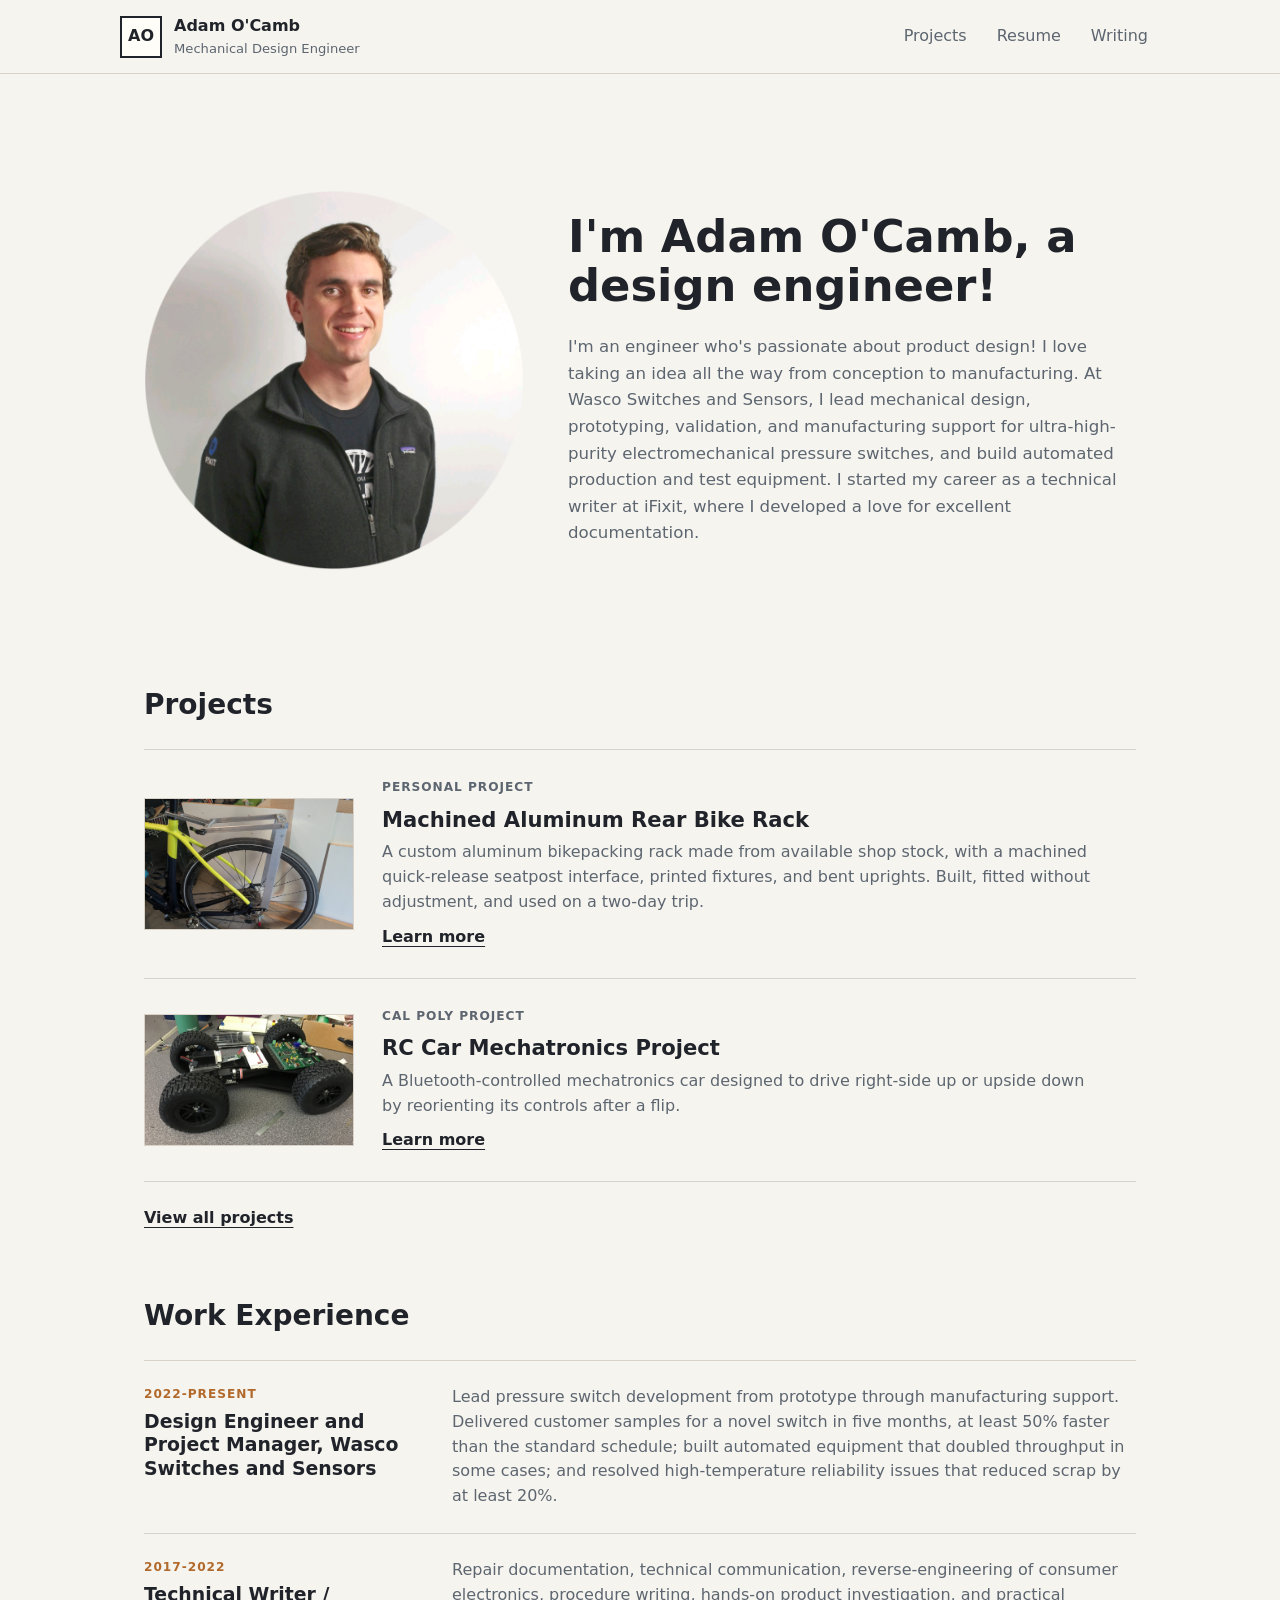
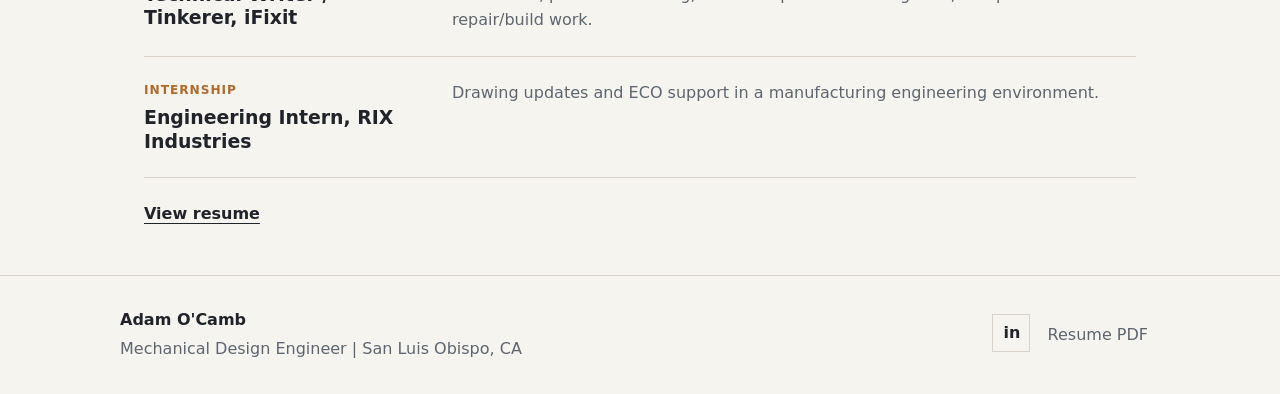
==== commit acb0d881: "Revise meta description and heading in index.html Updated the meta description and modified the intr" ====
--- a/index.html
+++ b/index.html
@@ -3,7 +3,7 @@
   <head>
     <meta charset="utf-8">
     <meta name="viewport" content="width=device-width, initial-scale=1">
-    <meta name="description" content="Adam O'Camb's engineering portfolio, focused on product development, validation, and manufacturing.">
+    <meta name="description" content="Adam O'Camb's engineering portfolio.">
     <title>Adam O'Camb | Mechanical Design Engineer</title>
     <link rel="stylesheet" href="assets/site.css">
   </head>
@@ -30,7 +30,7 @@
           <!-- <figcaption>Design, build, test, troubleshoot, document, manufacture.</figcaption> -->
         </figure>
         <div class="intro-copy">
-          <h1>I'm Adam O'Camb, a hands-on design engineer.</h1>
+          <h1>I'm Adam O'Camb, a design engineer!</h1>
           <p class="intro-summary">I'm an engineer who's passionate about product design! I love taking an idea all the way from conception to manufacturing. At Wasco Switches and Sensors, I lead mechanical design, prototyping, validation, and manufacturing support for ultra-high-purity electromechanical pressure switches, and build automated production and test equipment. I started my career as a technical writer at iFixit, where I developed a love for excellent documentation.</p>
         </div>
       </section>
--- a/assets/site.css
+++ b/assets/site.css
@@ -684,7 +684,6 @@
 .project-figure img.rack-model {
   width: 100%;
   height: auto;
-  aspect-ratio: 981 / 995;
   border: 1px solid var(--line);
 }
 
@@ -786,7 +785,7 @@
 
 table {
   width: 100%;
-  min-width: 650px;
+  min-width: 0;
   border-collapse: collapse;
 }
 
@@ -796,6 +795,7 @@
   border-bottom: 1px solid var(--line);
   text-align: left;
   vertical-align: top;
+  overflow-wrap: anywhere;
 }
 
 th {
@@ -803,6 +803,77 @@
   color: #3f454c;
   font-size: 0.84rem;
   text-transform: uppercase;
+}
+
+.requirements-table {
+  table-layout: fixed;
+}
+
+.requirements-table thead th:first-child {
+  width: 24%;
+}
+
+.requirements-table thead th:nth-child(2) {
+  width: 30%;
+}
+
+.requirements-table tbody th {
+  background: transparent;
+  color: inherit;
+  font: inherit;
+  text-transform: none;
+}
+
+@media (max-width: 600px) {
+  .requirements-table,
+  .requirements-table tbody,
+  .requirements-table tr,
+  .requirements-table th,
+  .requirements-table td {
+    display: block;
+    width: 100%;
+  }
+
+  .requirements-table thead {
+    position: absolute;
+    width: 1px;
+    height: 1px;
+    overflow: hidden;
+    clip-path: inset(50%);
+    white-space: nowrap;
+  }
+
+  .requirements-table tbody tr {
+    padding: 16px;
+    border-bottom: 1px solid var(--line);
+  }
+
+  .requirements-table tbody tr:last-child {
+    border-bottom: 0;
+  }
+
+  .requirements-table tbody th,
+  .requirements-table td {
+    padding: 0;
+    border: 0;
+  }
+
+  .requirements-table tbody th {
+    font-weight: 700;
+  }
+
+  .requirements-table td {
+    margin-top: 12px;
+  }
+
+  .requirements-table td::before {
+    content: attr(data-label);
+    display: block;
+    margin-bottom: 4px;
+    color: var(--muted);
+    font-size: 0.78rem;
+    font-weight: 700;
+  }
 }
 
 .gallery-grid {
